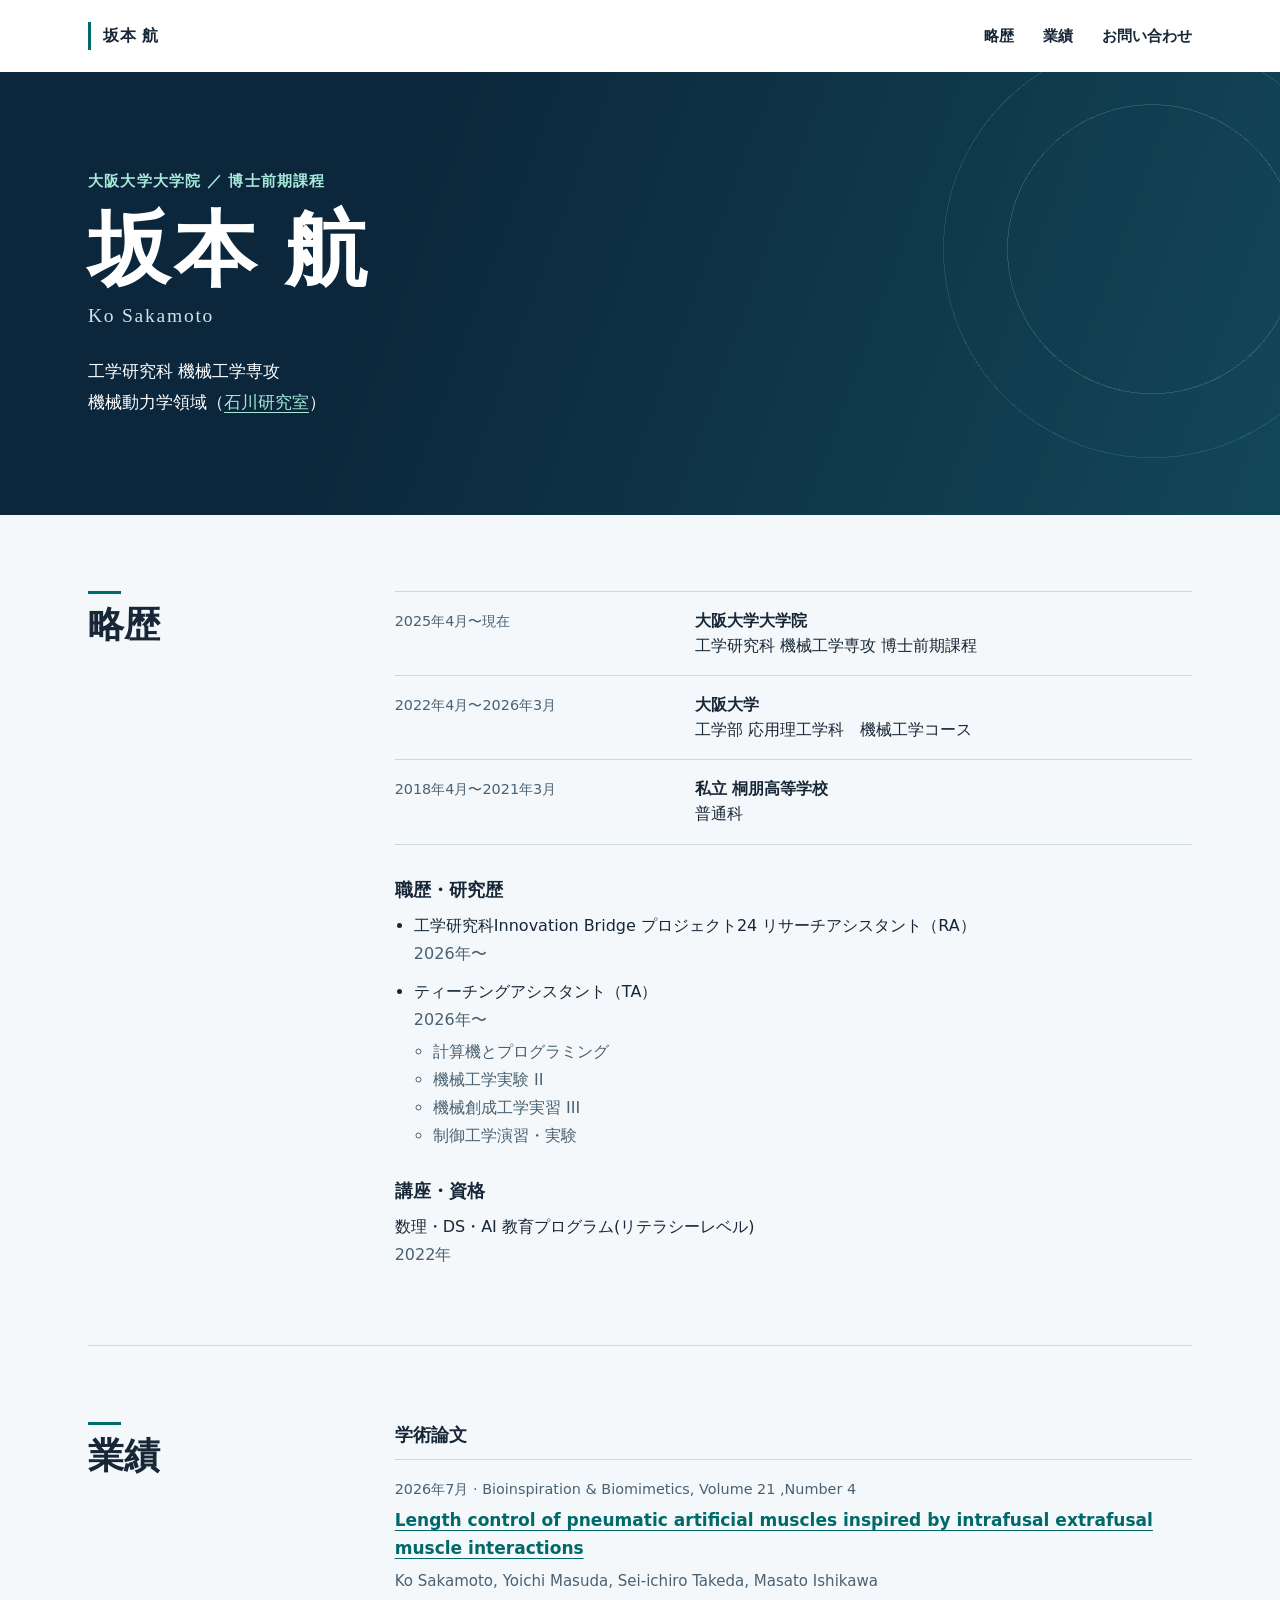
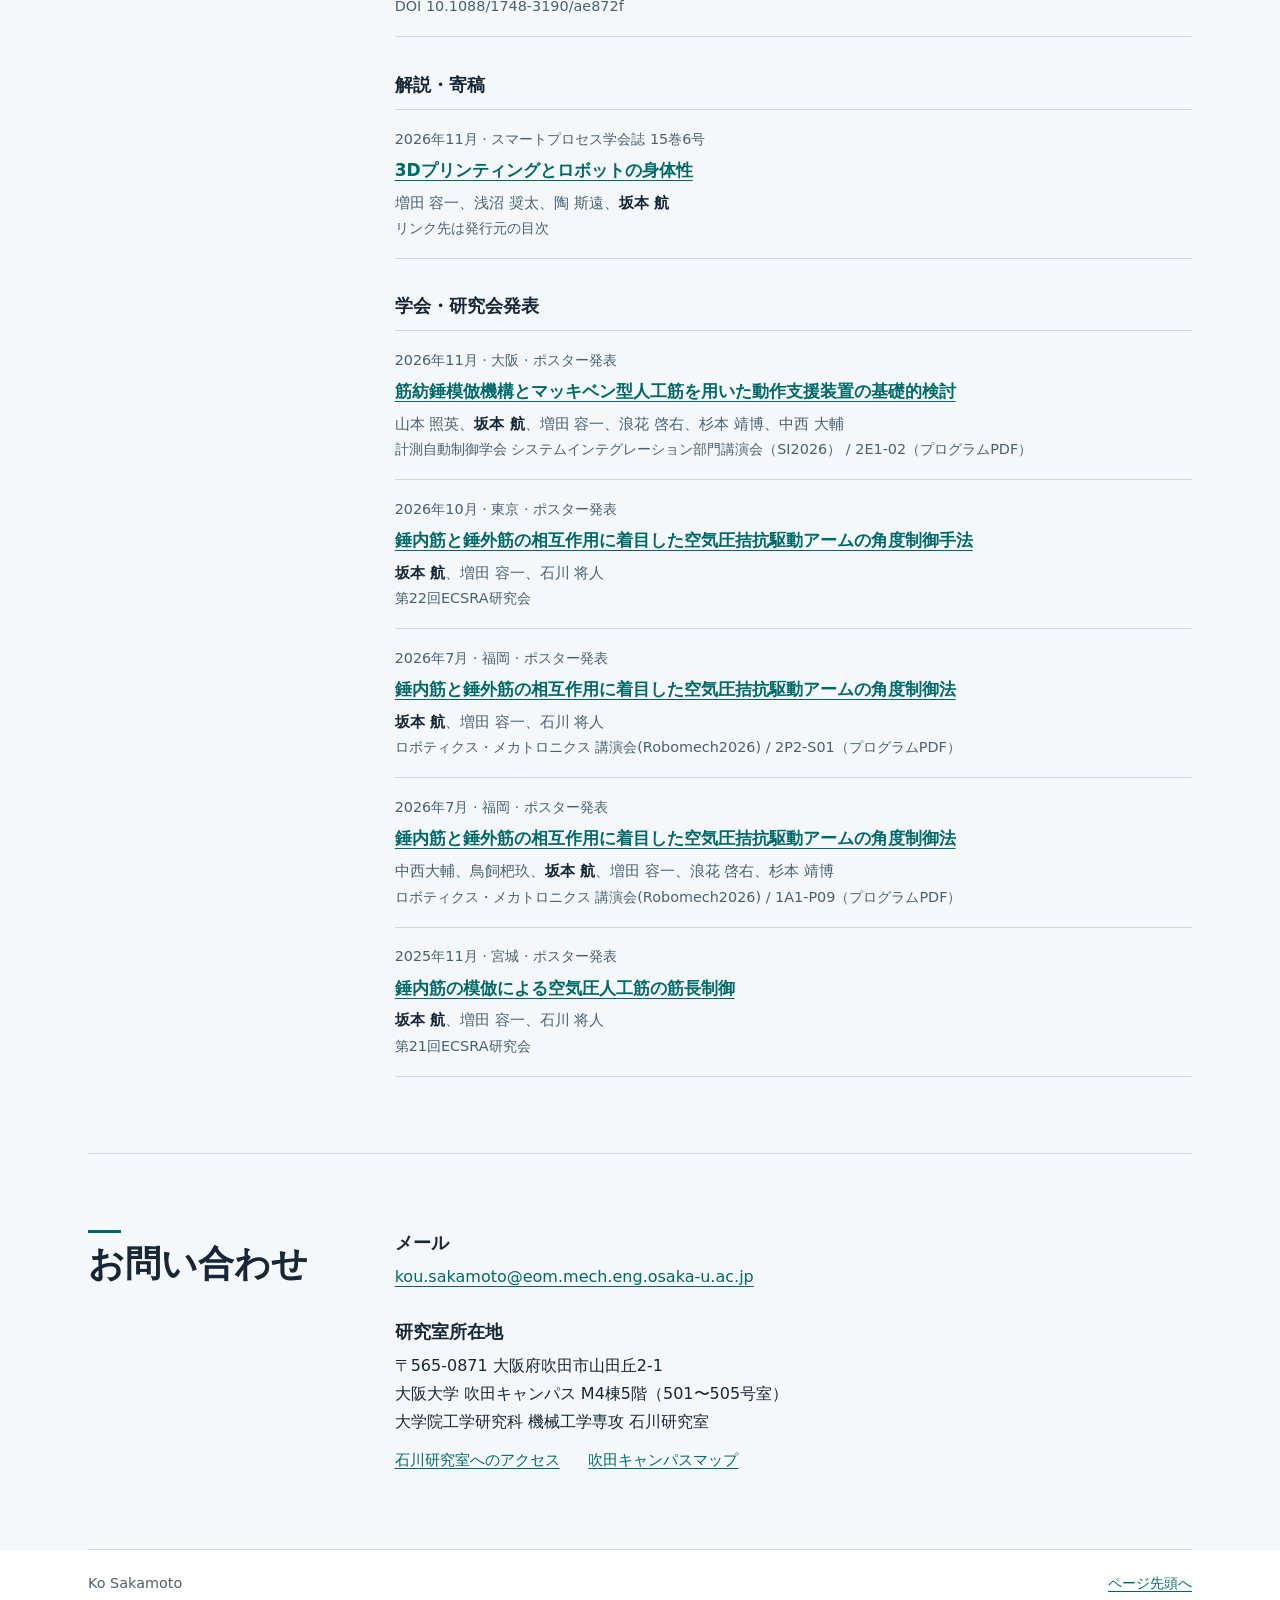
==== index.html @ b6999a60 "update home_page" ====
<!doctype html>
<html lang="ja">
<head>
  <meta charset="utf-8">
  <meta name="viewport" content="width=device-width, initial-scale=1">
  <meta name="description" content="大阪大学大学院 工学研究科 機械工学専攻・石川研究室に所属する浅沼奨太のホームページ。略歴、業績、お問い合わせ先。">
  <title>坂本 航 | 大阪大学 石川研究室</title>
  <link rel="stylesheet" href="styles.css">
</head>
<body id="top">
  <a class="skip-link" href="#main">本文へ移動</a>
  <header class="site-header">
    <div class="wrap site-header-inner">
      <a class="site-name" href="#top">坂本 航</a>
      <nav aria-label="ページ内メニュー">
        <ul class="nav-links">
          <li><a href="#biography">略歴</a></li>
          <li><a href="#publications">業績</a></li>
          <li><a href="#contact">お問い合わせ</a></li>
        </ul>
      </nav>
    </div>
  </header>

  <main id="main">
    <section class="profile" aria-labelledby="name">
      <div class="wrap profile-inner">
        <p class="profile-role">大阪大学大学院<span class="profile-separator">／</span>博士前期課程</p>
        <h1 id="name">坂本 航</h1>
        <p class="profile-roman" lang="en">Ko Sakamoto</p>
        <p class="affiliation">
          工学研究科 機械工学専攻<br>
          機械動力学領域（<a href="https://ishikawa-lab.sakura.ne.jp/">石川研究室</a>）
        </p>
      </div>
    </section>

    <div class="wrap">
      <section id="biography" class="page-section section-grid" aria-labelledby="biography-title">
        <h2 id="biography-title">略歴</h2>
        <div class="section-body">
          <dl class="timeline">
            <div class="timeline-row">
              <dt><time datetime="2025-04">2025年4月</time>〜現在</dt>
              <dd><strong>大阪大学大学院</strong><br>工学研究科 機械工学専攻 博士前期課程</dd>
            </div>
            <div class="timeline-row">
              <dt><time datetime="2021-04">2022年4月</time>〜<time datetime="2025-03">2026年3月</time></dt>
              <dd><strong>大阪大学</strong><br>工学部 応用理工学科　機械工学コース</dd>
            </div>
            <div class="timeline-row">
              <dt><time datetime="2017-04">2018年4月</time>〜<time datetime="2020-03">2021年3月</time></dt>
              <dd><strong>私立 桐朋高等学校</strong><br>普通科</dd>
            </div>
          </dl>

          <div class="career">
            <h3>職歴・研究歴</h3>
            <ul class="career-list">
              <li>工学研究科Innovation Bridge プロジェクト24 リサーチアシスタント（RA）<br><span class="muted"><time datetime="2025">2026年</time>〜</span></li>
              <li>
                ティーチングアシスタント（TA）<br><span class="muted"><time datetime="2025">2026年</time>〜</span>
                <ul class="course-list">
                  <li>計算機とプログラミング</li>
                  <li>機械工学実験 II</li>
                  <li>機械創成工学実習 III</li>
                  <li>制御工学演習・実験</li>
                </ul>
              </li>
            </ul>

            <h3>講座・資格</h3>
            <p>数理・DS・AI 教育プログラム(リテラシーレベル)<br><span class="muted"><time datetime="2026">2022年</time></span></p>
          </div>
        </div>
      </section>

      <section id="publications" class="page-section section-grid" aria-labelledby="publications-title">
        <h2 id="publications-title">業績</h2>
        <div class="section-body works">
          <section aria-labelledby="articles-title">
            <h3 id="articles-title">学術論文</h3>
            <ul class="entry-list">
              <li>
                <p class="entry-meta"><time datetime="2026-11">2026年7月</time> · Bioinspiration & Biomimetics, Volume 21 ,Number 4</p>
                <h4><a href="https://iopscience.iop.org/article/10.1088/1748-3190/ae872f">Length control of pneumatic artificial muscles inspired by intrafusal extrafusal muscle interactions</a></h4>
                <p class="authors">Ko Sakamoto, Yoichi Masuda, Sei-ichiro Takeda, Masato Ishikawa</p>
                <p class="source-name">DOI 10.1088/1748-3190/ae872f</p>
              </li>
            </ul>
          </section>

          <section aria-labelledby="articles-title">
            <h3 id="articles-title">解説・寄稿</h3>
            <ul class="entry-list">
              <li>
                <p class="entry-meta"><time datetime="2026-11">2026年11月</time> · スマートプロセス学会誌 15巻6号</p>
                <h4><a href="https://smartprocess.or.jp/contents/newmagazine/index.html#:~:text=3D%E3%83%97%E3%83%AA%E3%83%B3%E3%83%86%E3%82%A3%E3%83%B3%E3%82%B0%E3%81%A8%E3%83%AD%E3%83%9C%E3%83%83%E3%83%88%E3%81%AE%E8%BA%AB%E4%BD%93%E6%80%A7">3Dプリンティングとロボットの身体性</a></h4>
                <p class="authors">増田 容一、浅沼 奨太、陶 斯遠、<strong>坂本 航</strong></p>
                <p class="source-name">リンク先は発行元の目次</p>
              </li>
            </ul>
          </section>

          <section aria-labelledby="presentations-title">
            <h3 id="presentations-title">学会・研究会発表</h3>
            <ul class="entry-list">
              <li>
                <p class="entry-meta"><time datetime="2026-11">2026年11月</time> · 大阪 · ポスター発表</p>
                <h4><a href="https://sice-si.org/conf/si2026/assets/pdf/programs/261110_program.pdf#page=45" aria-describedby="si-venue">筋紡錘模倣機構とマッキベン型人工筋を用いた動作支援装置の基礎的検討</a></h4>
                <p class="authors">山本	照英、<strong>坂本	航</strong>、増田	容一、浪花	啓右、杉本	靖博、中西	大輔</p>
                <p class="source-name" id="si-venue">計測自動制御学会 システムインテグレーション部門講演会（SI2026） / 2E1-02（プログラムPDF）</p>
              </li>
              <li>
                <p class="entry-meta"><time datetime="2026-10">2026年10月</time> · 東京 · ポスター発表</p>
                <h4><a href="https://sites.google.com/site/ecsrawebsite/%E8%BA%AB%E4%BD%93%E6%80%A7%E8%AA%8D%E7%9F%A5%E7%A7%91%E5%AD%A6%E3%81%A8%E5%AE%9F%E4%B8%96%E7%95%8C%E5%BF%9C%E7%94%A8%E3%81%AB%E9%96%A2%E3%81%99%E3%82%8B%E8%8B%A5%E6%89%8B%E7%A0%94%E7%A9%B6%E4%BC%9A-ecsra#:~:text=%E7%AD%8B%E9%AA%A8%E6%A0%BC%E5%BE%8C%E8%82%A2%E3%83%AD%E3%83%9C%E3%83%83%E3%83%88%E3%81%AE%E8%BA%AB%E4%BD%93%E3%83%BB%E5%88%B6%E5%BE%A1%E5%90%8C%E6%99%82%E6%9C%80%E9%81%A9%E5%8C%96%E3%81%AB%E3%81%8A%E3%81%91%E3%82%8B%E5%8F%97%E5%8B%95%E5%BC%BE%E6%80%A7%E3%81%A8%E4%BC%B8%E3%81%B3%E6%AD%A2%E3%82%81%E6%8B%98%E6%9D%9F%E3%81%AE%E5%BD%B1%E9%9F%BF" aria-describedby="ecsra-2026-venue">錘内筋と錘外筋の相互作用に着目した空気圧拮抗駆動アームの角度制御手法</a></h4>
                <p class="authors"><strong>坂本 航</strong>、増田 容一、石川 将人</p>
                <p class="source-name" id="ecsra-2026-venue">第22回ECSRA研究会</p>
              </li>

              <li>
                <p class="entry-meta"><time datetime="2026-10">2026年7月</time> · 福岡 · ポスター発表</p>
                <h4><a href="https://robomech.org/2026/wp-content/uploads/2026/06/%E5%85%AC%E9%96%8B%E7%94%A8PG%E6%9A%AB%E5%AE%9A%E7%89%882026-0611.pdf#page=98" aria-describedby="ecsra-2026-venue">錘内筋と錘外筋の相互作用に着目した空気圧拮抗駆動アームの角度制御法</a></h4>
                <p class="authors"><strong>坂本 航</strong>、増田 容一、石川 将人</p>
                <p class="source-name" id="ecsra-2026-venue">ロボティクス・メカトロニクス 講演会(Robomech2026) / 2P2-S01（プログラムPDF）</p>
              </li>

              <li>
                <p class="entry-meta"><time datetime="2026-10">2026年7月</time> · 福岡 · ポスター発表</p>
                <h4><a href="https://robomech.org/2026/wp-content/uploads/2026/06/%E5%85%AC%E9%96%8B%E7%94%A8PG%E6%9A%AB%E5%AE%9A%E7%89%882026-0611.pdf#page=3" aria-describedby="ecsra-2026-venue">錘内筋と錘外筋の相互作用に着目した空気圧拮抗駆動アームの角度制御法</a></h4>
                <p class="authors">中西大輔、鳥飼杷玖、<strong>坂本 航</strong>、増田 容一、浪花 啓右、杉本 靖博</p>
                <p class="source-name" id="ecsra-2026-venue">ロボティクス・メカトロニクス 講演会(Robomech2026) / 1A1-P09（プログラムPDF）</p>
              </li>
              
              <li>
                <p class="entry-meta"><time datetime="2025-11">2025年11月</time> · 宮城 · ポスター発表</p>
                <h4><a href="https://robomech.org/2026/wp-content/uploads/2026/06/%E5%85%AC%E9%96%8B%E7%94%A8PG%E6%9A%AB%E5%AE%9A%E7%89%882026-0611.pdf#page=98">錘内筋の模倣による空気圧人工筋の筋長制御</a></h4>
                <p class="authors"><strong>坂本 航</strong>、増田 容一、石川 将人</p>
                <p class="source-name">第21回ECSRA研究会</p>
              </li>
            </ul>
          </section>

          <!-- <section aria-labelledby="awards-title">
            <h3 id="awards-title">受賞</h3>
            <ul class="entry-list">
              <li class="award">
                <p class="entry-meta"><time datetime="2026-11">2026年11月</time></p>
                <h4><a href="https://www.sice.or.jp/org/SSI2026/award.html#:~:text=%E6%B5%85%E6%B2%BC%E5%A5%A8%E5%A4%AA">SSI研究奨励賞</a></h4>
                <p class="source-name">計測自動制御学会 システム・情報部門 学術講演会（SSI2026）</p>
                <p class="award-announcement"><a href="https://www.eng.osaka-u.ac.jp/ja/topics/researchresult/31526/">大阪大学工学研究科の受賞発表</a></p>
              </li>
            </ul>
          </section> -->
        </div>
      </section>

      <section id="contact" class="page-section section-grid contact" aria-labelledby="contact-title">
        <h2 id="contact-title">お問い合わせ</h2>
        <div class="section-body contact-body">
          <div>
            <h3>メール</h3>
            <p class="email"><a href="mailto:kou.sakamoto@eom.mech.eng.osaka-u.ac.jp">kou.sakamoto@eom.mech.eng.osaka-u.ac.jp</a></p>
          </div>
          <div>
            <h3>研究室所在地</h3>
            <address>
              〒565-0871 大阪府吹田市山田丘2-1<br>
              大阪大学 吹田キャンパス M4棟5階（501〜505号室）<br>
              大学院工学研究科 機械工学専攻 石川研究室
            </address>
            <ul class="contact-links">
              <li><a href="https://ishikawa-lab.sakura.ne.jp/%E3%82%A2%E3%82%AF%E3%82%BB%E3%82%B9">石川研究室へのアクセス</a></li>
              <li><a href="https://www.eng.osaka-u.ac.jp/ja/access/">吹田キャンパスマップ</a></li>
            </ul>
          </div>
        </div>
      </section>
    </div>
  </main>

  <footer class="site-footer">
    <div class="wrap footer-inner">
      <span lang="en">Ko Sakamoto</span>
      <a href="#top">ページ先頭へ</a>
    </div>
  </footer>
</body>
</html>
---- styles.css ----
:root {
  color-scheme: light;
  --page: #f5f8fa;
  --surface: #ffffff;
  --ink: #172737;
  --muted: #496173;
  --navy: #0c273b;
  --accent: #006969;
  --mint: #a5e9d9;
  --line: #ccd8df;
  --sans: "Noto Sans JP", "Yu Gothic", "Hiragino Kaku Gothic ProN", Meiryo, system-ui, sans-serif;
  --serif: "Noto Serif JP", "Yu Mincho", "Hiragino Mincho ProN", "MS PMincho", serif;
}

*, *::before, *::after {
  box-sizing: border-box;
}

body {
  margin: 0;
  background: var(--page);
  color: var(--ink);
  font: 1rem/1.75 var(--sans);
}

h1, h2, h3, h4, p, dl, dd, ul {
  margin: 0;
}

a {
  color: var(--accent);
  text-decoration-thickness: 0.07em;
  text-underline-offset: 0.22em;
}

a:hover {
  text-decoration-thickness: 0.13em;
}

a:focus-visible {
  outline: 2px solid currentColor;
  outline-offset: 4px;
}

.wrap {
  width: min(69rem, calc(100% - 2 * clamp(1rem, 5vw, 4rem)));
  margin-inline: auto;
}

.skip-link {
  position: absolute;
  top: 0.75rem;
  left: 1rem;
  z-index: 2;
  padding: 0.5rem 0.85rem;
  background: var(--surface);
  transform: translateY(-200%);
}

.skip-link:focus {
  transform: translateY(0);
}

.site-header {
  background: var(--surface);
}

.site-header-inner, .footer-inner {
  display: flex;
  justify-content: space-between;
  align-items: center;
  flex-wrap: wrap;
  column-gap: 1.5rem;
}

.site-header-inner {
  min-height: 4.5rem;
  padding-block: 0.65rem;
}

.site-name {
  padding-inline-start: 0.75rem;
  border-inline-start: 3px solid var(--accent);
  color: var(--ink);
  font-weight: 750;
  letter-spacing: 0.04em;
  text-decoration: none;
}

.nav-links, .contact-links {
  display: flex;
  flex-wrap: wrap;
  gap: 0.25rem clamp(0.85rem, 3vw, 1.8rem);
  padding: 0;
  list-style: none;
}

.nav-links a {
  display: inline-block;
  padding-block: 0.3rem;
  color: var(--ink);
  font-size: 0.94rem;
  font-weight: 650;
  text-decoration: none;
}

.nav-links a:hover, .site-name:hover {
  color: var(--accent);
  text-decoration: underline;
}

.nav-links .language-switch {
  padding-inline: 0.65rem;
  border: 1px solid var(--line);
  border-radius: 0.35rem;
  color: var(--accent);
}

.nav-links .language-switch[hidden] {
  display: none;
}

.profile {
  background:
    radial-gradient(circle at 90% 40%, transparent 0 9rem, #a5e9d92b 9rem calc(9rem + 1px), transparent calc(9rem + 1px) 13rem, #a5e9d920 13rem calc(13rem + 1px), transparent calc(13rem + 1px)),
    linear-gradient(110deg, var(--navy) 30%, #124758);
  color: var(--surface);
}

.profile-inner {
  padding-block: clamp(3.25rem, 8vw, 6rem);
}

.profile-role {
  color: var(--mint);
  font-size: 0.95rem;
  font-weight: 700;
  letter-spacing: 0.08em;
}

.profile-separator {
  margin-inline: 0.35em;
}

.profile h1 {
  margin-block: 0.45rem 0.15rem;
  font: 700 clamp(2.7rem, 7vw, 5.1rem)/1.2 var(--serif);
  letter-spacing: 0.05em;
}

.profile-roman {
  color: #cfe2e9;
  font: 1.22rem/1.4 Georgia, serif;
  letter-spacing: 0.09em;
}

.affiliation {
  margin-top: 1.65rem;
  font-size: 1.04rem;
  line-height: 1.9;
}

.profile a {
  color: var(--mint);
}

.page-section {
  padding-block: clamp(2.75rem, 6.5vw, 4.75rem);
  border-bottom: 1px solid var(--line);
  scroll-margin-top: 1rem;
}

.section-grid {
  display: grid;
  grid-template-columns: minmax(9rem, 0.7fr) minmax(0, 2.3fr);
  column-gap: clamp(1.75rem, 5vw, 5rem);
}

.section-grid > h2 {
  position: relative;
  align-self: start;
  padding-top: 0.7rem;
  font: 700 clamp(1.7rem, 3.2vw, 2.25rem)/1.28 var(--serif);
}

.section-grid > h2::before {
  position: absolute;
  inset: 0 auto auto 0;
  width: 2.05rem;
  height: 3px;
  background: var(--accent);
  content: "";
}

.section-body h3 {
  font-size: 1.15rem;
  line-height: 1.45;
}

.timeline {
  border-top: 1px solid var(--line);
}

.timeline-row {
  display: grid;
  grid-template-columns: minmax(11rem, 0.72fr) minmax(0, 1.28fr);
  gap: 0.25rem 1.25rem;
  padding-block: 1.05rem;
  border-bottom: 1px solid var(--line);
}

.timeline-row dt, .muted, .entry-meta, .authors, .source-name {
  color: var(--muted);
}

.timeline-row dt {
  font-size: 0.9rem;
}

.timeline-row dd {
  line-height: 1.55;
}

.career {
  margin-top: 2rem;
}

.career h3 {
  margin-bottom: 0.55rem;
}

.career h3:not(:first-child) {
  margin-top: 1.7rem;
}

.career-list, .course-list {
  padding-inline-start: 1.2em;
}

.career-list > li + li {
  margin-top: 0.65rem;
}

.course-list {
  margin-top: 0.25rem;
  color: var(--muted);
}

.works > section + section {
  margin-top: 2.15rem;
}

.entry-list {
  margin-top: 0.65rem;
  padding: 0;
  border-top: 1px solid var(--line);
  list-style: none;
}

.entry-list > li {
  padding-block: 1.05rem;
  border-bottom: 1px solid var(--line);
}

.entry-meta, .source-name {
  font-size: 0.9rem;
}

.entry-meta {
  font-variant-numeric: tabular-nums;
}

.entry-list h4 {
  margin-block: 0.25rem 0.35rem;
  font-size: 1.065rem;
  line-height: 1.65;
}

.authors {
  font-size: 0.94rem;
}

.authors strong {
  color: var(--ink);
}

.entry-list:has(> .award) {
  border-top: 0;
}

.entry-list > .award {
  padding: 1rem 1.2rem;
  border: 1px solid #bdddd6;
  border-inline-start: 3px solid var(--accent);
  border-radius: 0.35rem;
  background: #e6f4f0;
}

.award-announcement {
  margin-top: 0.45rem;
  font-size: 0.9rem;
}

.contact-body {
  display: grid;
  gap: 1.75rem;
}

.contact-body h3 {
  margin-bottom: 0.4rem;
}

.email {
  overflow-wrap: anywhere;
}

address {
  font-style: normal;
}

.contact-links {
  margin-top: 0.7rem;
  font-size: 0.94rem;
}

.site-footer {
  background: var(--surface);
  color: var(--muted);
  font-size: 0.9rem;
}

.footer-inner {
  gap: 0.5rem 1.5rem;
  padding-block: 1.3rem;
}

@media (max-width: 48rem) {
  .section-grid {
    grid-template-columns: minmax(0, 1fr);
    row-gap: 1.4rem;
  }
}

@media (max-width: 36rem) {
  .timeline-row {
    grid-template-columns: minmax(0, 1fr);
  }
}

@media (max-width: 26rem) {
  .site-header-inner {
    align-items: flex-start;
    flex-direction: column;
    row-gap: 0.25rem;
  }

  .profile {
    background: linear-gradient(130deg, var(--navy) 30%, #124758);
  }
}

@media print {
  body, .profile, .site-header, .site-footer {
    background: white;
    color: black;
  }

  .profile-role, .profile-roman, .profile a {
    color: black;
  }

  .site-header, .site-footer, .skip-link {
    display: none;
  }

  .profile-inner, .page-section {
    padding-block: 1rem;
  }

  .entry-list > li, .timeline-row {
    break-inside: avoid;
  }
}
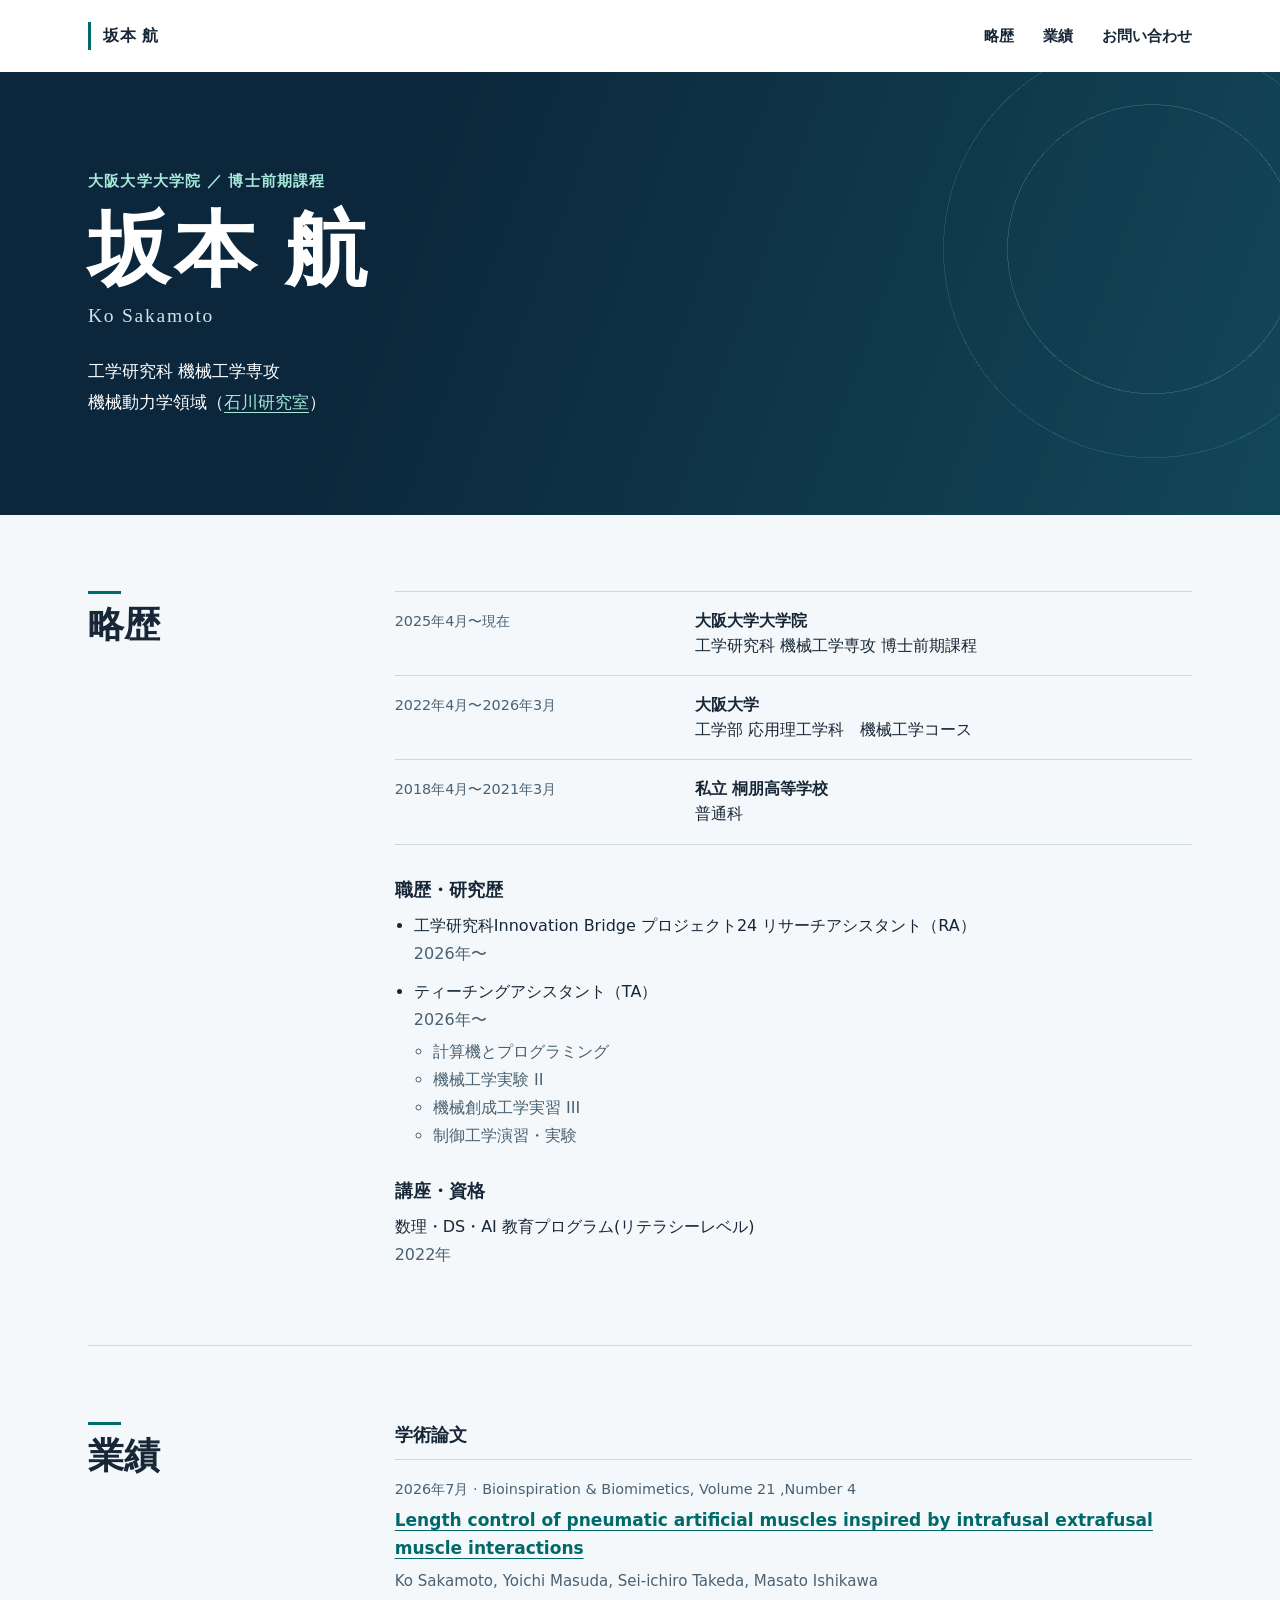
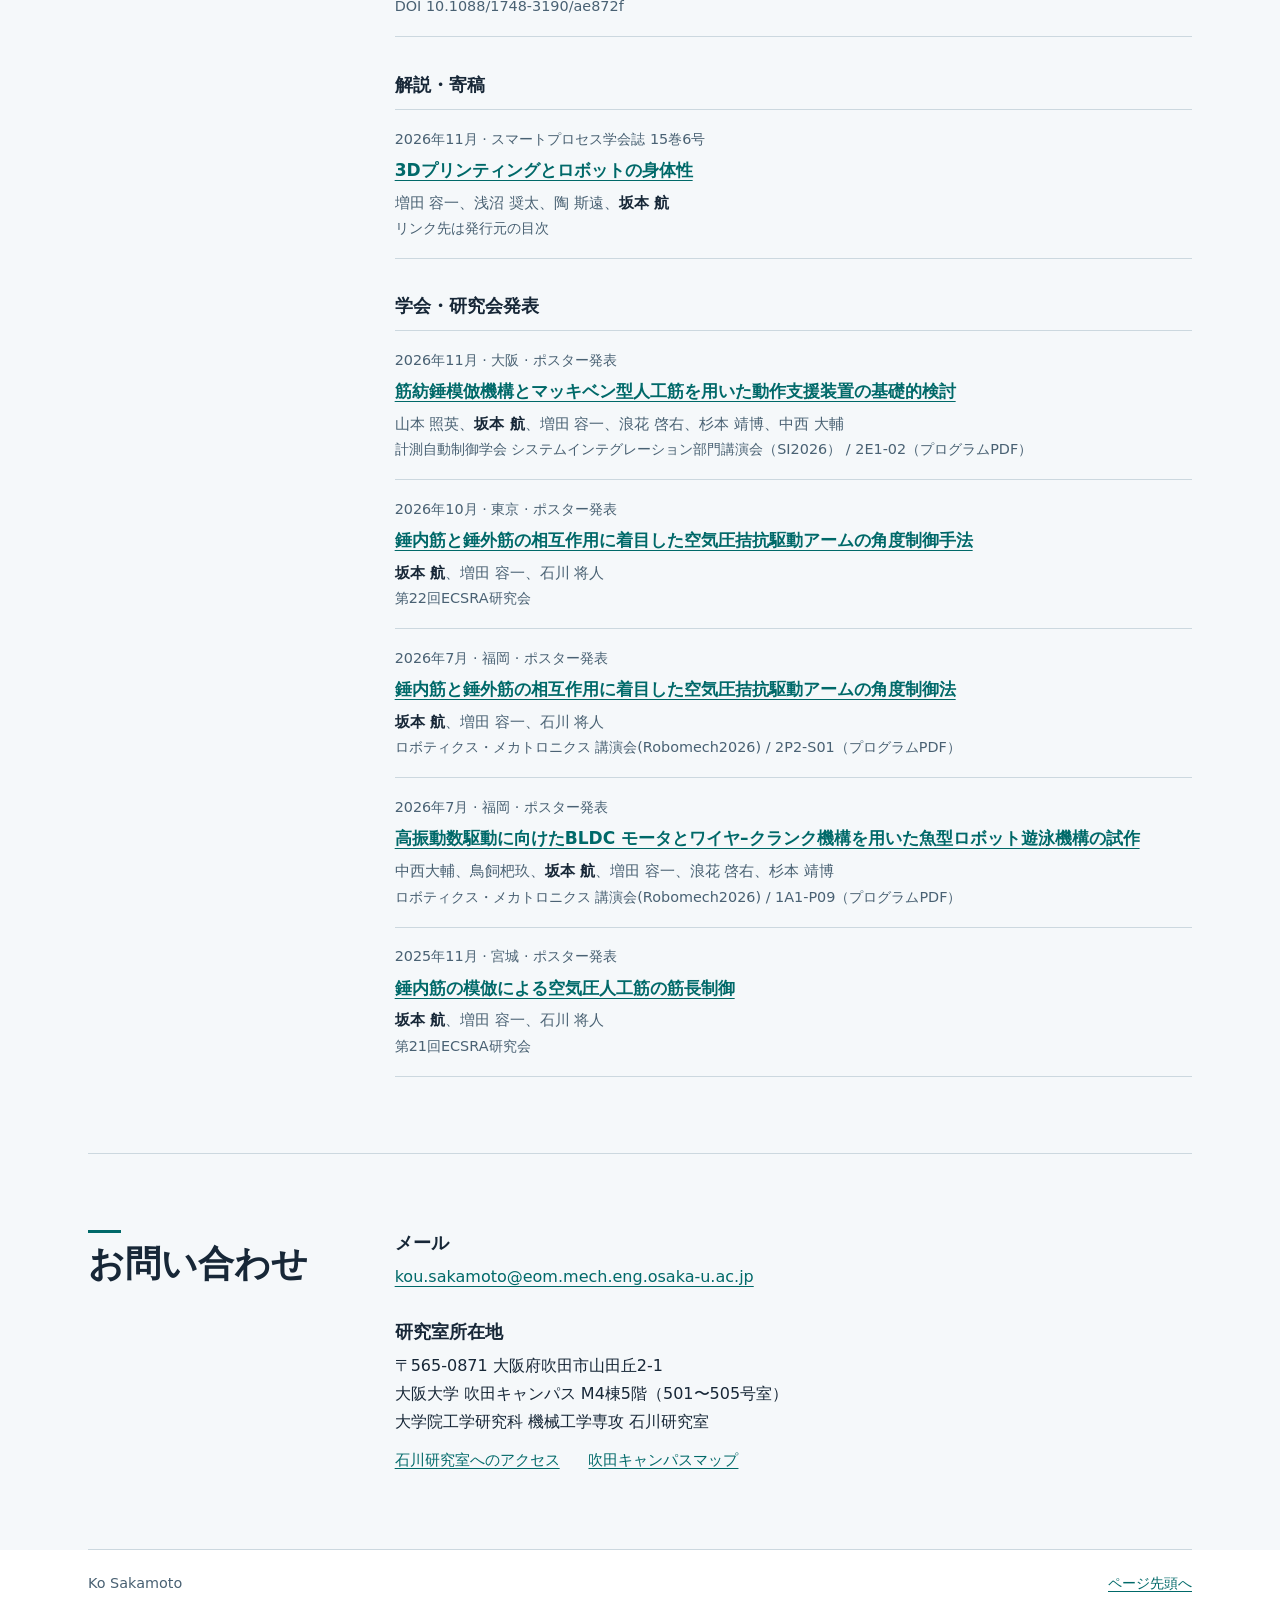
==== commit 010b041c: "update home_page" ====
--- a/index.html
+++ b/index.html
@@ -127,14 +127,14 @@
 
               <li>
                 <p class="entry-meta"><time datetime="2026-10">2026年7月</time> · 福岡 · ポスター発表</p>
-                <h4><a href="https://robomech.org/2026/wp-content/uploads/2026/06/%E5%85%AC%E9%96%8B%E7%94%A8PG%E6%9A%AB%E5%AE%9A%E7%89%882026-0611.pdf#page=3" aria-describedby="ecsra-2026-venue">錘内筋と錘外筋の相互作用に着目した空気圧拮抗駆動アームの角度制御法</a></h4>
+                <h4><a href="https://robomech.org/2026/wp-content/uploads/2026/06/%E5%85%AC%E9%96%8B%E7%94%A8PG%E6%9A%AB%E5%AE%9A%E7%89%882026-0611.pdf#page=3" aria-describedby="ecsra-2026-venue">高振動数駆動に向けたBLDC モータとワイヤ–クランク機構を用いた魚型ロボット遊泳機構の試作</a></h4>
                 <p class="authors">中西大輔、鳥飼杷玖、<strong>坂本 航</strong>、増田 容一、浪花 啓右、杉本 靖博</p>
                 <p class="source-name" id="ecsra-2026-venue">ロボティクス・メカトロニクス 講演会(Robomech2026) / 1A1-P09（プログラムPDF）</p>
               </li>
               
               <li>
                 <p class="entry-meta"><time datetime="2025-11">2025年11月</time> · 宮城 · ポスター発表</p>
-                <h4><a href="https://robomech.org/2026/wp-content/uploads/2026/06/%E5%85%AC%E9%96%8B%E7%94%A8PG%E6%9A%AB%E5%AE%9A%E7%89%882026-0611.pdf#page=98">錘内筋の模倣による空気圧人工筋の筋長制御</a></h4>
+                <h4><a href="https://sites.google.com/site/ecsrawebsite/%E8%BA%AB%E4%BD%93%E6%80%A7%E8%AA%8D%E7%9F%A5%E7%A7%91%E5%AD%A6%E3%81%A8%E5%AE%9F%E4%B8%96%E7%95%8C%E5%BF%9C%E7%94%A8%E3%81%AB%E9%96%A2%E3%81%99%E3%82%8B%E8%8B%A5%E6%89%8B%E7%A0%94%E7%A9%B6%E4%BC%9A-ecsra/%E9%81%8E%E5%8E%BB%E3%81%AE%E9%96%8B%E5%82%AC%E5%AE%9F%E7%B8%BE/%E7%AC%AC21%E5%9B%9Eecsra2025%E7%A0%94%E7%A9%B6%E4%BC%9A">錘内筋の模倣による空気圧人工筋の筋長制御</a></h4>
                 <p class="authors"><strong>坂本 航</strong>、増田 容一、石川 将人</p>
                 <p class="source-name">第21回ECSRA研究会</p>
               </li>
